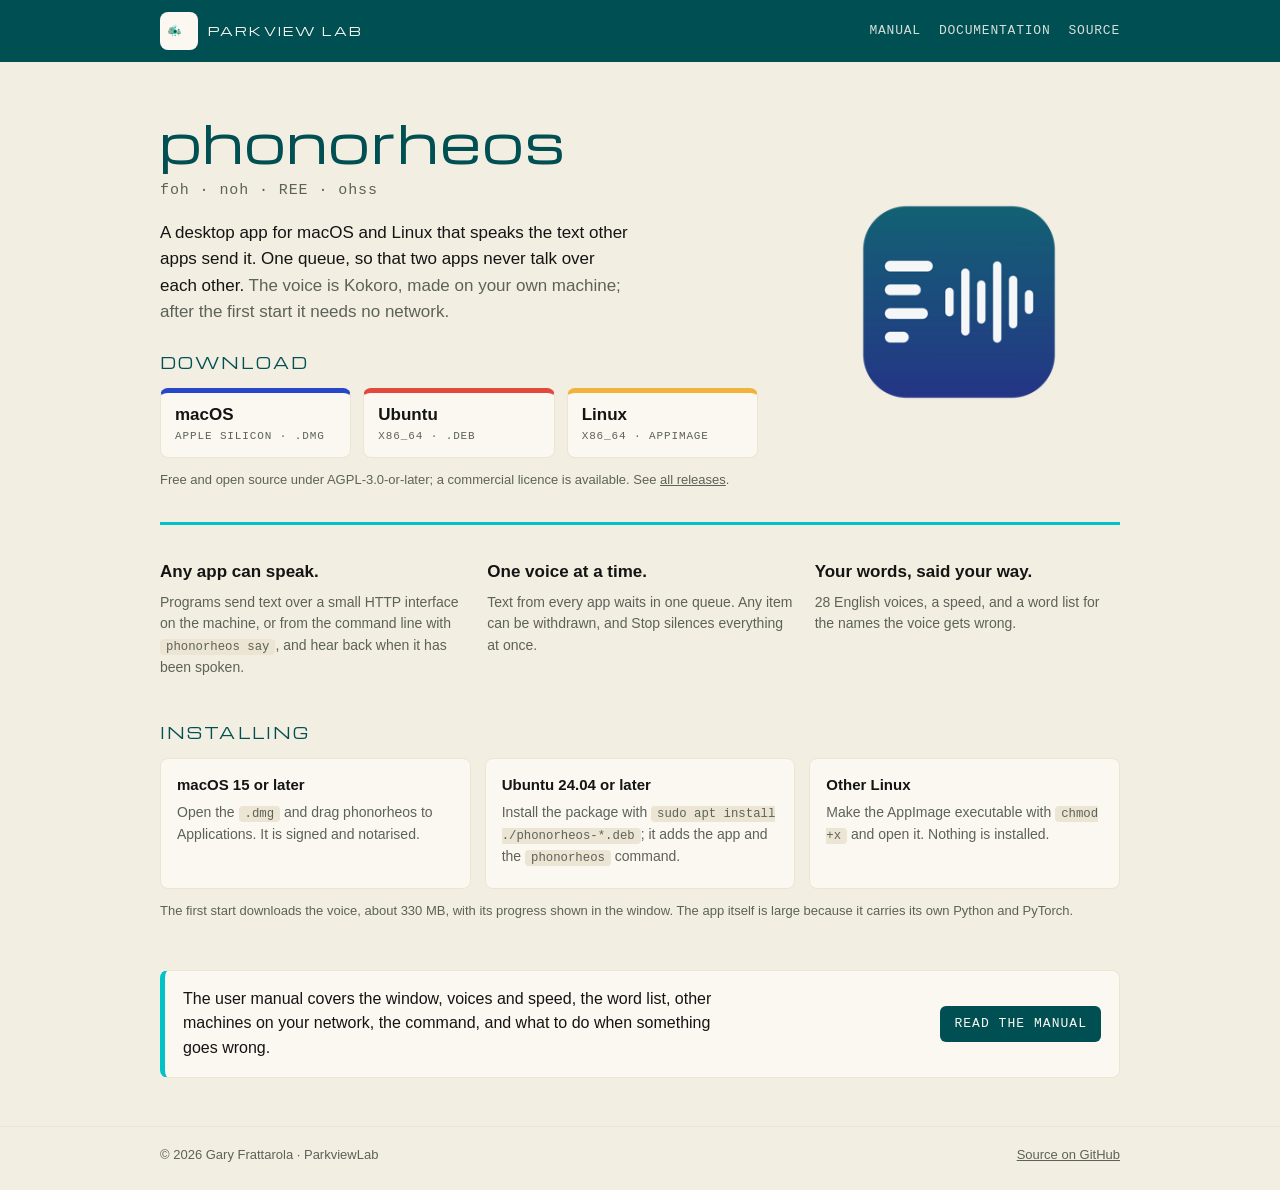
==== site/downloads/index.html @ 791879e9 "docs: the manual's HTML twin, a downloads page and the documentation site Co-Authored-By: Claude Opu" ====
<!DOCTYPE html>
<!--
SPDX-FileCopyrightText: 2026 Gary Frattarola <garyf@parkviewlab.ai>
SPDX-License-Identifier: CC-BY-4.0
-->
<html lang="en">
<head>
<meta charset="UTF-8">
<meta name="viewport" content="width=device-width, initial-scale=1">
<title>ParkviewLab · phonorheos download</title>
<meta name="description" content="phonorheos: a desktop app that speaks the text other apps send it. Download for macOS and Linux.">
<link rel="icon" href="../assets/icon.png">
<style>
/* Palette: the ParkviewLab brand (the handbook's brand.md), its tokens verbatim.
   Teal and deep teal carry identity; the Bauhaus accents mark the three download
   tiles, one each. Michroma (SIL Open Font License 1.1, The Michroma Project
   Authors) is embedded below, so the page loads nothing from the network but
   the installers it links to. */
@font-face{font-family:'Michroma';font-style:normal;font-weight:400;font-display:swap;
  src:url([data-uri]) format('woff2');}
:root {
  /* Brand */
  --teal:#00C2C7; --teal-deep:#004f52; --sage:#90b095; --ink:#141414;
  /* Bauhaus / Kandinsky accents */
  --red:#E2483D; --blue:#2547C8; --yellow:#F2B33D;
  /* Surfaces */
  --paper:#f3eee2; --paper-2:#ece5d4; --card:#fbf8f1; --muted:#5d6258;
  --code:#161412; --code-text:#ece5d4;
  --mono:ui-monospace,SFMono-Regular,"SF Mono",Menlo,Consolas,monospace;
  --sans:-apple-system,BlinkMacSystemFont,"Segoe UI",Roboto,Helvetica,Arial,sans-serif;
  --display:'Michroma',var(--sans);
}
*{box-sizing:border-box;}
html,body{margin:0;}
body{font-family:var(--sans); color:var(--ink); background:var(--paper); line-height:1.55;}
a{color:var(--teal-deep);}
a:hover{color:var(--red);}
code{font-family:var(--mono); font-size:.88em; background:var(--paper-2); padding:1px 6px; border-radius:4px;}
.wrap{max-width:1000px; margin:0 auto; padding:0 20px;}

.topbar{background:var(--teal-deep); color:var(--card);}
.topbar .wrap{display:flex; align-items:center; justify-content:space-between; gap:12px; padding-top:12px; padding-bottom:12px;}
.lab{display:flex; align-items:center; gap:10px; color:var(--card); text-decoration:none; font-family:var(--display); font-size:12px; letter-spacing:.18em;}
.lab svg{width:38px; height:38px; background:var(--card); border-radius:8px; padding:3px; flex:none;}
.toplinks{display:flex; flex-wrap:wrap; justify-content:flex-end; gap:6px 18px; font-family:var(--mono); font-size:13px; text-transform:uppercase; letter-spacing:.06em;}
.toplinks a{color:var(--card); text-decoration:none; opacity:.85;}
.toplinks a:hover{opacity:1; color:var(--card); border-bottom:2px solid var(--teal);}

.hero{display:grid; grid-template-columns:1.3fr .7fr; gap:40px; align-items:center; padding:52px 0 32px; border-bottom:3px solid var(--teal);}
.hero-mark{justify-self:center;}
.hero-mark img{width:min(240px,56vw); height:auto; display:block;}
.wordmark{font-family:var(--display); font-weight:400; font-size:clamp(30px,5.4vw,52px); line-height:1.05; letter-spacing:.04em; margin:0 0 10px; color:var(--teal-deep);}
/* Written as said: the capitals mark the stressed syllable, so the line is
   never upper-cased. */
.say{font-family:var(--mono); font-size:15px; letter-spacing:.06em; color:var(--muted); margin:0 0 18px;}
.lede{font-size:17px; max-width:50ch; margin:0 0 26px;}
.lede .muted{color:var(--muted);}

.dl-head{display:flex; align-items:baseline; gap:12px; margin:0 0 14px;}
.dl-head h2,.section h2{font-family:var(--display); font-weight:400; font-size:15px; letter-spacing:.14em; text-transform:uppercase; margin:0; color:var(--teal-deep);}
.verbadge{font-family:var(--mono); font-size:14px; font-weight:700; color:var(--card); background:var(--teal-deep); padding:2px 10px; border-radius:4px;}
.verbadge:empty{display:none;}
.tiles{display:grid; grid-template-columns:repeat(3,1fr); gap:12px;}
.tile{display:block; text-decoration:none; color:var(--ink); background:var(--card); border:1px solid var(--paper-2);
  border-top:5px solid var(--accent); border-radius:8px; padding:12px 14px; transition:transform .09s ease;}
.tile:hover{transform:translateY(-2px); color:var(--ink);}
.tile .t-os{font-size:17px; font-weight:650; line-height:1.15;}
.tile .t-kind{font-family:var(--mono); font-size:11px; letter-spacing:.08em; text-transform:uppercase; color:var(--muted); margin-top:3px;}
.tile.mac{--accent:var(--blue);} .tile.deb{--accent:var(--red);} .tile.appimage{--accent:var(--yellow);}
.dl-note{font-size:13px; color:var(--muted); margin:12px 0 0;}
.dl-note a{color:var(--muted);}

.section{padding:34px 0 8px;}
.section h2{margin-bottom:14px;}
.trio{display:grid; grid-template-columns:repeat(3,1fr); gap:22px;}
.pt h3{font-size:17px; margin:0 0 6px;}
.pt p{font-size:14px; color:var(--muted); margin:0;}
.steps{display:grid; grid-template-columns:repeat(3,1fr); gap:14px;}
.step{background:var(--card); border:1px solid var(--paper-2); border-radius:8px; padding:14px 16px;}
.step h3{font-size:15px; margin:0 0 6px;}
.step p{font-size:14px; color:var(--muted); margin:0 0 6px;}
.manual{display:flex; flex-wrap:wrap; align-items:center; justify-content:space-between; gap:12px; background:var(--card); border:1px solid var(--paper-2); border-left:5px solid var(--teal); border-radius:8px; padding:16px 18px; margin:6px 0 40px;}
.manual p{margin:0; max-width:60ch;}
.manual a.go{font-family:var(--mono); font-size:13px; text-transform:uppercase; letter-spacing:.08em; text-decoration:none; color:var(--card); background:var(--teal-deep); padding:8px 14px; border-radius:6px;}
.manual a.go:hover{background:var(--ink); color:var(--card);}

footer{border-top:1px solid var(--paper-2);}
footer .wrap{display:flex; flex-wrap:wrap; gap:8px 22px; justify-content:space-between; padding-top:18px; padding-bottom:26px; font-size:13px; color:var(--muted);}
footer a{color:var(--muted);}

@media (max-width:760px){
  .hero{grid-template-columns:1fr; gap:22px; padding-top:32px;}
  .hero-mark{order:-1;}
  .tiles,.trio,.steps{grid-template-columns:1fr;}
  .lab span{display:none;}
  .toplinks{gap:6px 14px; font-size:12px;}
}
</style>
</head>
<body>
<header class="topbar">
  <div class="wrap">
    <a class="lab" href="https://parkviewlab.ai/"><svg aria-hidden="true" width="400" height="400" viewBox="0 0 400 400" role="img" xmlns="http://www.w3.org/2000/svg">
<title>Parkview Lab</title>
<g transform="translate(200,200)">
  <rect x="-88.572067" y="39.569824" width="9" height="28" fill="#90b095"/>
  <circle cx="-83" cy="10" r="30" fill="#90b095"/>
  <circle cx="-111" cy="20" r="22" fill="#90b095"/>
  <circle cx="-55" cy="18" r="21" fill="#90b095"/>
  <circle cx="-119" cy="4" r="16" fill="#90b095"/>
  <circle cx="-47" cy="6" r="15" fill="#90b095"/>
  <circle cx="-99" cy="-14" r="24" fill="#90b095"/>
  <circle cx="-71" cy="-22" r="20" fill="#90b095"/>
  <circle cx="-103" cy="-32" r="16" fill="#90b095"/>
  <circle cx="-79" cy="-38" r="15" fill="#90b095"/>
  <circle cx="-59" cy="-14" r="13" fill="#90b095"/>
  <rect x="-5.820663" y="39.498325" width="6" height="22" fill="#90b095"/>
  <circle cx="-2" cy="26" r="17" fill="#90b095"/>
  <circle cx="-19" cy="29" r="13" fill="#90b095"/>
  <circle cx="14" cy="27" r="12" fill="#90b095"/>
  <circle cx="-11" cy="12" r="13" fill="#90b095"/>
  <circle cx="7" cy="13" r="14" fill="#90b095"/>
  <circle cx="-4.2837896" cy="-2.7139649" r="11" fill="#90b095"/>
  <circle cx="6" cy="-2.14414" r="7" fill="#90b095"/>
  <g transform="matrix(0.84873049,0,0,0.84873049,-48.542203,6.0416091)">
    <path d="m -16,-78 a 28,28 0 0 1 32,0" fill="none" stroke="#00C2C7" stroke-width="4" stroke-linecap="square"/>
    <path d="m -28,-88 a 46,46 0 0 1 56,0" fill="none" stroke="#00C2C7" stroke-width="2.5" stroke-linecap="square"/>
    <polyline points="0,-28 0,-36 0,-62" fill="none" stroke="#00C2C7" stroke-width="6" stroke-linecap="square" stroke-linejoin="miter"/>
    <polyline points="24,-14 32,-22 53.7,-28" fill="none" stroke="#00C2C7" stroke-width="6" stroke-linecap="square" stroke-linejoin="miter"/>
    <polyline points="-24,-14 -32,-22 -53.7,-28" fill="none" stroke="#00C2C7" stroke-width="6" stroke-linecap="square" stroke-linejoin="miter"/>
    <polyline points="0,28 0,35 0,56" fill="none" stroke="#00C2C7" stroke-width="4.5" stroke-linecap="square" stroke-linejoin="miter"/>
    <polyline points="24,14 30,20 46,28" fill="none" stroke="#00C2C7" stroke-width="4.5" stroke-linecap="square" stroke-linejoin="miter"/>
    <polyline points="-24,14 -30,20 -46,28" fill="none" stroke="#00C2C7" stroke-width="4.5" stroke-linecap="square" stroke-linejoin="miter"/>
    <circle cx="0" cy="-62" r="11" fill="#00C2C7"/><circle cx="0" cy="-62" r="5" fill="#004f52"/>
    <circle cx="53.7" cy="-31" r="11" fill="#00C2C7"/><circle cx="53.7" cy="-31" r="5" fill="#004f52"/>
    <circle cx="-53.7" cy="-31" r="11" fill="#00C2C7"/><circle cx="-53.7" cy="-31" r="5" fill="#004f52"/>
    <circle cx="0" cy="56" r="9" fill="#00C2C7"/><circle cx="0" cy="56" r="4" fill="#004f52"/>
    <circle cx="46" cy="28" r="9" fill="#00C2C7"/><circle cx="46" cy="28" r="4" fill="#004f52"/>
    <circle cx="-46" cy="28" r="9" fill="#00C2C7"/><circle cx="-46" cy="28" r="4" fill="#004f52"/>
    <polygon points="0,-28 24,-14 24,14 0,28 -24,14 -24,-14" fill="#00C2C7"/>
    <polygon points="0,-23 20,-11.5 20,11.5 0,23 -20,11.5 -20,-11.5" fill="#004f52"/>
    <line x1="0" y1="-23" x2="0" y2="23" stroke="#00C2C7" stroke-width="3" stroke-linecap="square"/>
  </g>
</g>
</svg><span>PARKVIEW LAB</span></a>
    <nav class="toplinks">
      <a href="../docs/user-manual.html">Manual</a>
      <a href="../">Documentation</a>
      <a href="https://github.com/ParkviewLab/phonorheos">Source</a>
    </nav>
  </div>
</header>

<main class="wrap">
  <section class="hero">
    <div>
      <h1 class="wordmark">phonorheos</h1>
      <p class="say">foh · noh · REE · ohss</p>
      <p class="lede">A desktop app for macOS and Linux that speaks the text other apps send it. One queue, so that two apps never talk over each other. <span class="muted">The voice is Kokoro, made on your own machine; after the first start it needs no network.</span></p>

      <div class="dl-head">
        <h2>Download</h2>
        <!-- The version is stamped into the page at deploy time; the script below
             only uses it to point each tile at its installer. -->
        <span class="verbadge ver">__LATEST_TAG__</span>
      </div>
      <div class="tiles">
        <a class="tile mac" id="dl-mac" href="https://github.com/ParkviewLab/phonorheos/releases/latest">
          <div class="t-os">macOS</div><div class="t-kind">Apple silicon · .dmg</div>
        </a>
        <a class="tile deb" id="dl-deb" href="https://github.com/ParkviewLab/phonorheos/releases/latest">
          <div class="t-os">Ubuntu</div><div class="t-kind">x86_64 · .deb</div>
        </a>
        <a class="tile appimage" id="dl-appimage" href="https://github.com/ParkviewLab/phonorheos/releases/latest">
          <div class="t-os">Linux</div><div class="t-kind">x86_64 · AppImage</div>
        </a>
      </div>
      <p class="dl-note">Free and open source under AGPL-3.0-or-later; a commercial licence is available. See <a href="https://github.com/ParkviewLab/phonorheos/releases">all releases</a>.</p>
    </div>
    <div class="hero-mark"><img src="../assets/icon.png" width="256" height="256" alt="The phonorheos icon"></div>
  </section>

  <section class="section">
    <div class="trio">
      <div class="pt"><h3>Any app can speak.</h3><p>Programs send text over a small HTTP interface on the machine, or from the command line with <code>phonorheos say</code>, and hear back when it has been spoken.</p></div>
      <div class="pt"><h3>One voice at a time.</h3><p>Text from every app waits in one queue. Any item can be withdrawn, and Stop silences everything at once.</p></div>
      <div class="pt"><h3>Your words, said your way.</h3><p>28 English voices, a speed, and a word list for the names the voice gets wrong.</p></div>
    </div>
  </section>

  <section class="section">
    <h2>Installing</h2>
    <div class="steps">
      <div class="step"><h3>macOS 15 or later</h3><p>Open the <code>.dmg</code> and drag phonorheos to Applications. It is signed and notarised.</p></div>
      <div class="step"><h3>Ubuntu 24.04 or later</h3><p>Install the package with <code>sudo apt install ./phonorheos-*.deb</code>; it adds the app and the <code>phonorheos</code> command.</p></div>
      <div class="step"><h3>Other Linux</h3><p>Make the AppImage executable with <code>chmod +x</code> and open it. Nothing is installed.</p></div>
    </div>
    <p class="dl-note">The first start downloads the voice, about 330 MB, with its progress shown in the window. The app itself is large because it carries its own Python and PyTorch.</p>
  </section>

  <section class="section">
    <div class="manual">
      <p>The user manual covers the window, voices and speed, the word list, other machines on your network, the command, and what to do when something goes wrong.</p>
      <a class="go" href="../docs/user-manual.html">Read the manual</a>
    </div>
  </section>
</main>

<footer>
  <div class="wrap">
    <span>© 2026 Gary Frattarola · ParkviewLab</span>
    <span><a href="https://github.com/ParkviewLab/phonorheos">Source on GitHub</a></span>
  </div>
</footer>

<script>
// Points each tile straight at its installer in the release this page was
// published with. The build stamps that release's tag into the page, and the
// installers' names follow from it (scripts/build-app), so no request is made.
// Without JavaScript the tiles keep their /releases/latest links.
(function(){
  var ver=document.querySelector('.ver');
  var tag=ver ? ver.textContent.trim() : '';
  if(!/^v\d+\.\d+\.\d+$/.test(tag)){
    // A page served without the deploy step (a local preview): no version shown.
    if(ver && tag.indexOf('__LATEST')===0) ver.textContent='';
    return;
  }
  var v=tag.slice(1), base='https://github.com/ParkviewLab/phonorheos/releases/download/'+tag+'/phonorheos-'+v;
  var files={ 'dl-mac':'-macos-arm64.dmg', 'dl-deb':'-linux-amd64.deb', 'dl-appimage':'-linux-amd64.AppImage' };
  Object.keys(files).forEach(function(id){ var el=document.getElementById(id); if(el) el.href=base+files[id]; });
})();
</script>
</body>
</html>
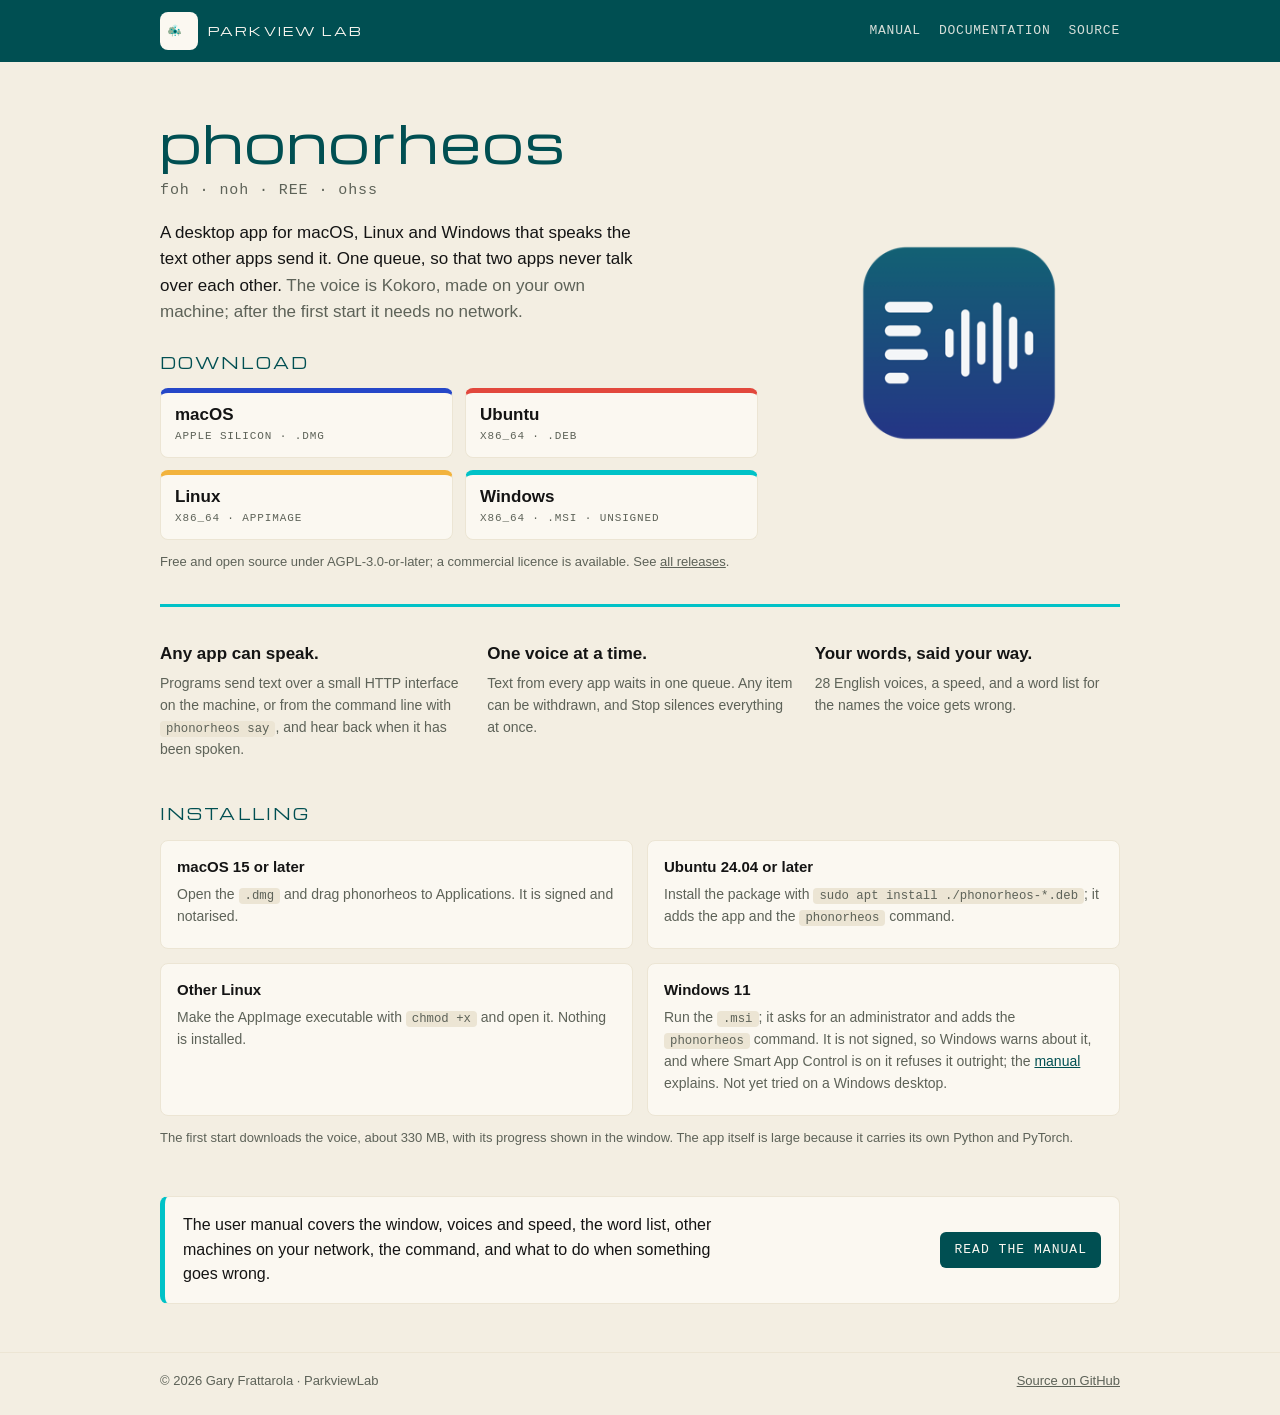
==== commit 372a1ba3: "docs: Windows: the MSI, why it is unsigned, Smart App Control and SmartScreen Co-Authored-By: Claude" ====
--- a/site/downloads/index.html
+++ b/site/downloads/index.html
@@ -8,7 +8,7 @@
 <meta charset="UTF-8">
 <meta name="viewport" content="width=device-width, initial-scale=1">
 <title>ParkviewLab · phonorheos download</title>
-<meta name="description" content="phonorheos: a desktop app that speaks the text other apps send it. Download for macOS and Linux.">
+<meta name="description" content="phonorheos: a desktop app that speaks the text other apps send it. Download for macOS, Linux and Windows.">
 <link rel="icon" href="../assets/icon.png">
 <style>
 /* Palette: the ParkviewLab brand (the handbook's brand.md), its tokens verbatim.
@@ -60,13 +60,13 @@
 .dl-head h2,.section h2{font-family:var(--display); font-weight:400; font-size:15px; letter-spacing:.14em; text-transform:uppercase; margin:0; color:var(--teal-deep);}
 .verbadge{font-family:var(--mono); font-size:14px; font-weight:700; color:var(--card); background:var(--teal-deep); padding:2px 10px; border-radius:4px;}
 .verbadge:empty{display:none;}
-.tiles{display:grid; grid-template-columns:repeat(3,1fr); gap:12px;}
+.tiles{display:grid; grid-template-columns:repeat(2,1fr); gap:12px;}
 .tile{display:block; text-decoration:none; color:var(--ink); background:var(--card); border:1px solid var(--paper-2);
   border-top:5px solid var(--accent); border-radius:8px; padding:12px 14px; transition:transform .09s ease;}
 .tile:hover{transform:translateY(-2px); color:var(--ink);}
 .tile .t-os{font-size:17px; font-weight:650; line-height:1.15;}
 .tile .t-kind{font-family:var(--mono); font-size:11px; letter-spacing:.08em; text-transform:uppercase; color:var(--muted); margin-top:3px;}
-.tile.mac{--accent:var(--blue);} .tile.deb{--accent:var(--red);} .tile.appimage{--accent:var(--yellow);}
+.tile.mac{--accent:var(--blue);} .tile.deb{--accent:var(--red);} .tile.appimage{--accent:var(--yellow);} .tile.win{--accent:var(--teal);}
 .dl-note{font-size:13px; color:var(--muted); margin:12px 0 0;}
 .dl-note a{color:var(--muted);}
 
@@ -75,7 +75,7 @@
 .trio{display:grid; grid-template-columns:repeat(3,1fr); gap:22px;}
 .pt h3{font-size:17px; margin:0 0 6px;}
 .pt p{font-size:14px; color:var(--muted); margin:0;}
-.steps{display:grid; grid-template-columns:repeat(3,1fr); gap:14px;}
+.steps{display:grid; grid-template-columns:repeat(2,1fr); gap:14px;}
 .step{background:var(--card); border:1px solid var(--paper-2); border-radius:8px; padding:14px 16px;}
 .step h3{font-size:15px; margin:0 0 6px;}
 .step p{font-size:14px; color:var(--muted); margin:0 0 6px;}
@@ -156,7 +156,7 @@
     <div>
       <h1 class="wordmark">phonorheos</h1>
       <p class="say">foh · noh · REE · ohss</p>
-      <p class="lede">A desktop app for macOS and Linux that speaks the text other apps send it. One queue, so that two apps never talk over each other. <span class="muted">The voice is Kokoro, made on your own machine; after the first start it needs no network.</span></p>
+      <p class="lede">A desktop app for macOS, Linux and Windows that speaks the text other apps send it. One queue, so that two apps never talk over each other. <span class="muted">The voice is Kokoro, made on your own machine; after the first start it needs no network.</span></p>
 
       <div class="dl-head">
         <h2>Download</h2>
@@ -174,6 +174,9 @@
         <a class="tile appimage" id="dl-appimage" href="https://github.com/ParkviewLab/phonorheos/releases/latest">
           <div class="t-os">Linux</div><div class="t-kind">x86_64 · AppImage</div>
         </a>
+        <a class="tile win" id="dl-win" href="https://github.com/ParkviewLab/phonorheos/releases/latest">
+          <div class="t-os">Windows</div><div class="t-kind">x86_64 · .msi · unsigned</div>
+        </a>
       </div>
       <p class="dl-note">Free and open source under AGPL-3.0-or-later; a commercial licence is available. See <a href="https://github.com/ParkviewLab/phonorheos/releases">all releases</a>.</p>
     </div>
@@ -194,6 +197,7 @@
       <div class="step"><h3>macOS 15 or later</h3><p>Open the <code>.dmg</code> and drag phonorheos to Applications. It is signed and notarised.</p></div>
       <div class="step"><h3>Ubuntu 24.04 or later</h3><p>Install the package with <code>sudo apt install ./phonorheos-*.deb</code>; it adds the app and the <code>phonorheos</code> command.</p></div>
       <div class="step"><h3>Other Linux</h3><p>Make the AppImage executable with <code>chmod +x</code> and open it. Nothing is installed.</p></div>
+      <div class="step"><h3>Windows 11</h3><p>Run the <code>.msi</code>; it asks for an administrator and adds the <code>phonorheos</code> command. It is not signed, so Windows warns about it, and where Smart App Control is on it refuses it outright; the <a href="../docs/user-manual.html#windows">manual</a> explains. Not yet tried on a Windows desktop.</p></div>
     </div>
     <p class="dl-note">The first start downloads the voice, about 330 MB, with its progress shown in the window. The app itself is large because it carries its own Python and PyTorch.</p>
   </section>
@@ -227,7 +231,7 @@
     return;
   }
   var v=tag.slice(1), base='https://github.com/ParkviewLab/phonorheos/releases/download/'+tag+'/phonorheos-'+v;
-  var files={ 'dl-mac':'-macos-arm64.dmg', 'dl-deb':'-linux-amd64.deb', 'dl-appimage':'-linux-amd64.AppImage' };
+  var files={ 'dl-mac':'-macos-arm64.dmg', 'dl-deb':'-linux-amd64.deb', 'dl-appimage':'-linux-amd64.AppImage', 'dl-win':'-windows-x64.msi' };
   Object.keys(files).forEach(function(id){ var el=document.getElementById(id); if(el) el.href=base+files[id]; });
 })();
 </script>
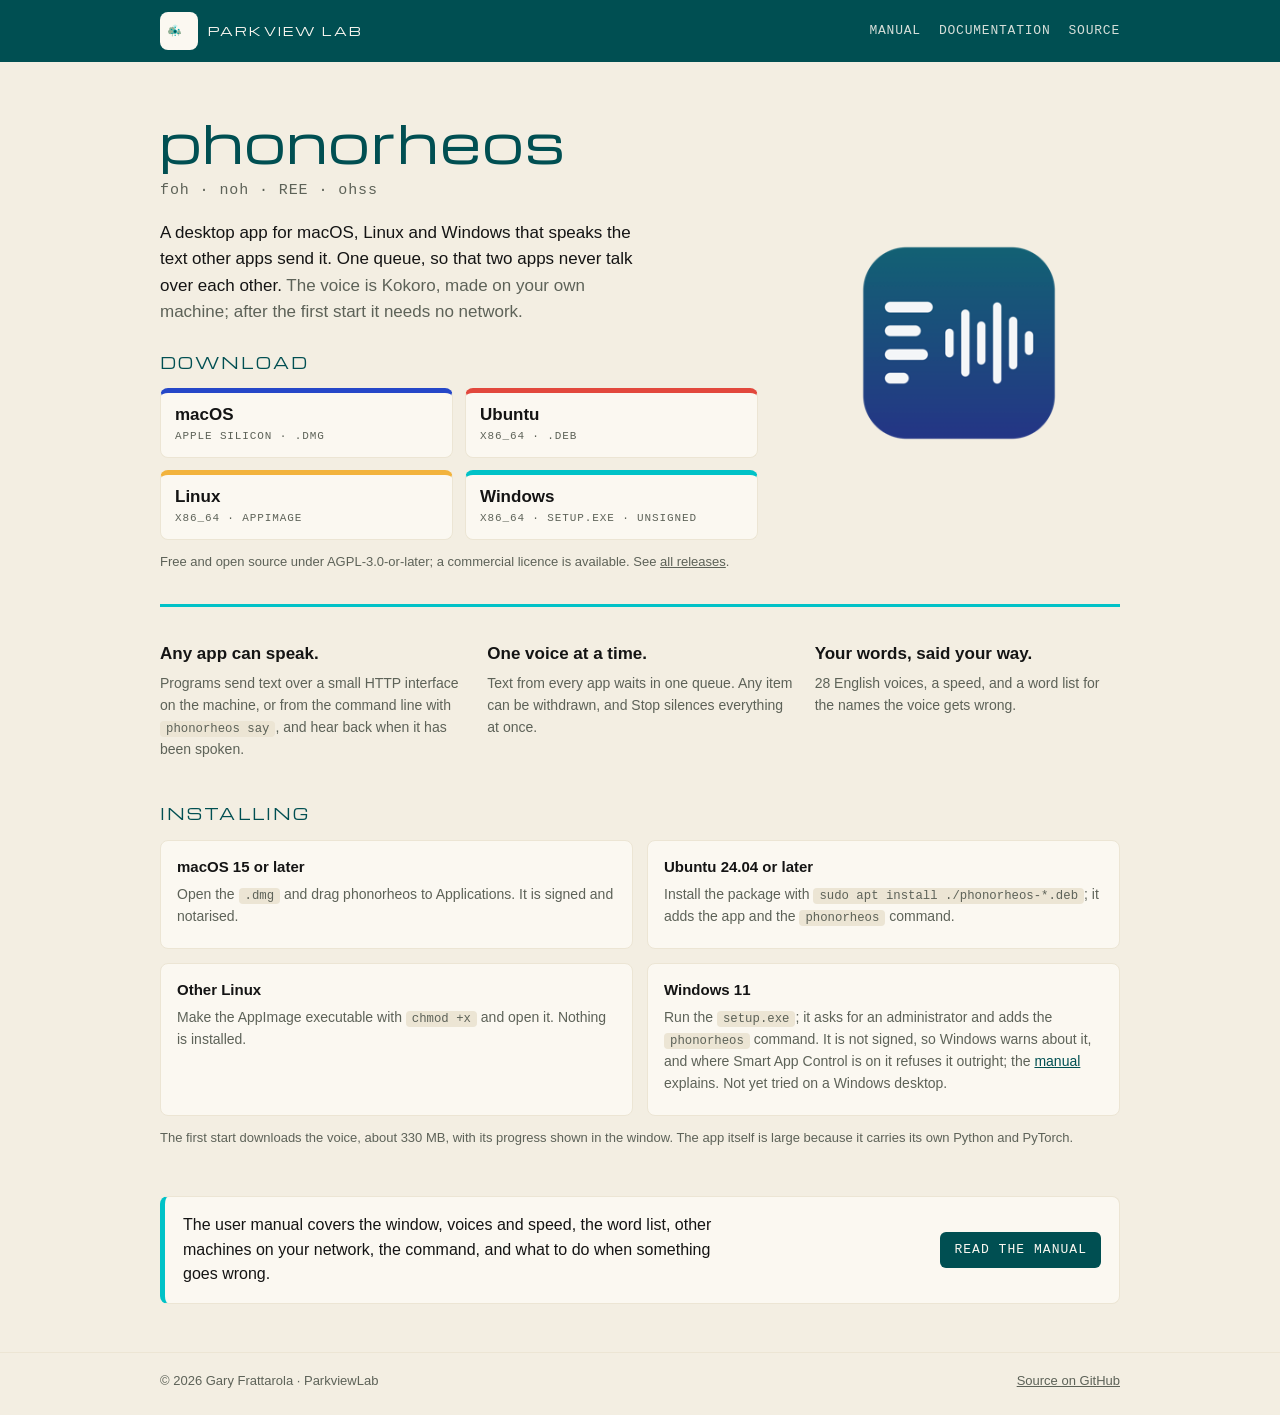
==== commit fb13d488: "feat: the Windows installer is a setup.exe (NSIS, bzip2) instead of an MSI The MSI's dialogs carry W" ====
--- a/site/downloads/index.html
+++ b/site/downloads/index.html
@@ -175,7 +175,7 @@
           <div class="t-os">Linux</div><div class="t-kind">x86_64 · AppImage</div>
         </a>
         <a class="tile win" id="dl-win" href="https://github.com/ParkviewLab/phonorheos/releases/latest">
-          <div class="t-os">Windows</div><div class="t-kind">x86_64 · .msi · unsigned</div>
+          <div class="t-os">Windows</div><div class="t-kind">x86_64 · setup.exe · unsigned</div>
         </a>
       </div>
       <p class="dl-note">Free and open source under AGPL-3.0-or-later; a commercial licence is available. See <a href="https://github.com/ParkviewLab/phonorheos/releases">all releases</a>.</p>
@@ -197,7 +197,7 @@
       <div class="step"><h3>macOS 15 or later</h3><p>Open the <code>.dmg</code> and drag phonorheos to Applications. It is signed and notarised.</p></div>
       <div class="step"><h3>Ubuntu 24.04 or later</h3><p>Install the package with <code>sudo apt install ./phonorheos-*.deb</code>; it adds the app and the <code>phonorheos</code> command.</p></div>
       <div class="step"><h3>Other Linux</h3><p>Make the AppImage executable with <code>chmod +x</code> and open it. Nothing is installed.</p></div>
-      <div class="step"><h3>Windows 11</h3><p>Run the <code>.msi</code>; it asks for an administrator and adds the <code>phonorheos</code> command. It is not signed, so Windows warns about it, and where Smart App Control is on it refuses it outright; the <a href="../docs/user-manual.html#windows">manual</a> explains. Not yet tried on a Windows desktop.</p></div>
+      <div class="step"><h3>Windows 11</h3><p>Run the <code>setup.exe</code>; it asks for an administrator and adds the <code>phonorheos</code> command. It is not signed, so Windows warns about it, and where Smart App Control is on it refuses it outright; the <a href="../docs/user-manual.html#windows">manual</a> explains. Not yet tried on a Windows desktop.</p></div>
     </div>
     <p class="dl-note">The first start downloads the voice, about 330 MB, with its progress shown in the window. The app itself is large because it carries its own Python and PyTorch.</p>
   </section>
@@ -231,7 +231,7 @@
     return;
   }
   var v=tag.slice(1), base='https://github.com/ParkviewLab/phonorheos/releases/download/'+tag+'/phonorheos-'+v;
-  var files={ 'dl-mac':'-macos-arm64.dmg', 'dl-deb':'-linux-amd64.deb', 'dl-appimage':'-linux-amd64.AppImage', 'dl-win':'-windows-x64.msi' };
+  var files={ 'dl-mac':'-macos-arm64.dmg', 'dl-deb':'-linux-amd64.deb', 'dl-appimage':'-linux-amd64.AppImage', 'dl-win':'-windows-x64-setup.exe' };
   Object.keys(files).forEach(function(id){ var el=document.getElementById(id); if(el) el.href=base+files[id]; });
 })();
 </script>
